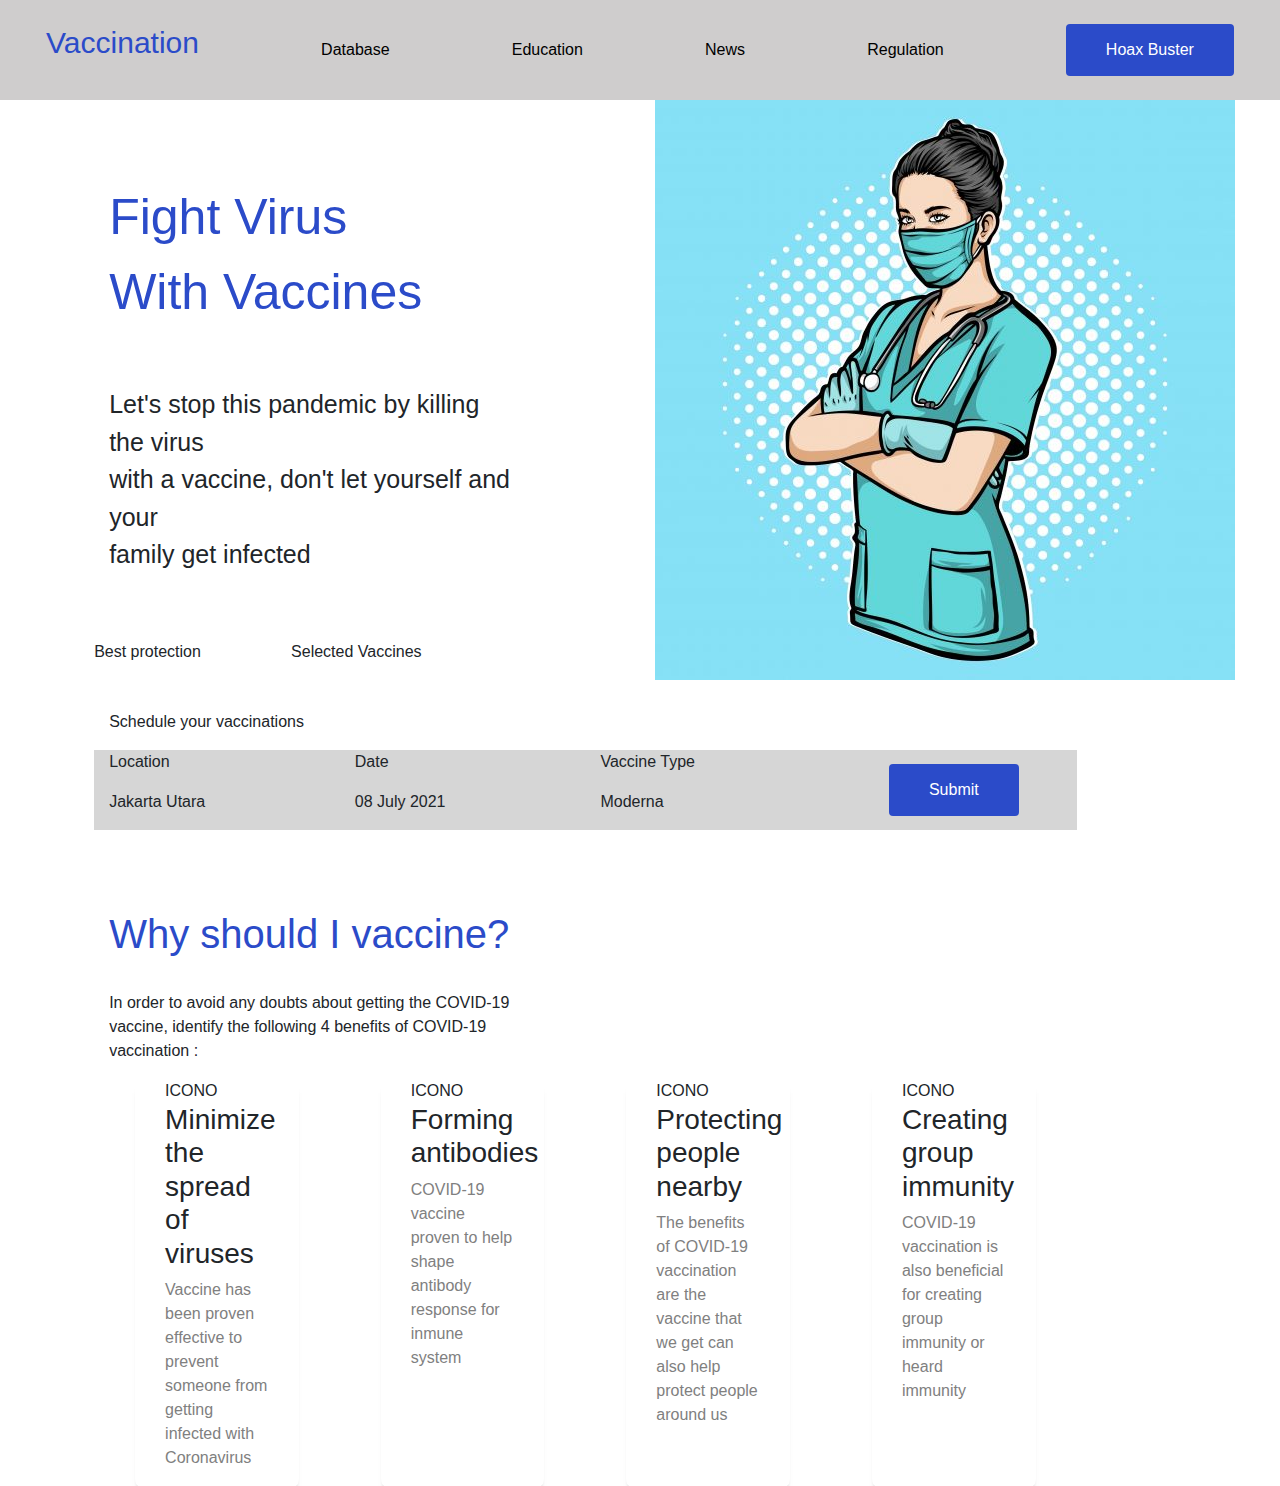
==== 03 - CSS/index.html @ beb1441d "Add files via upload" ====
<!DOCTYPE html>
<html lang="en">

<head>
    <meta charset="UTF-8">
    <meta http-equiv="X-UA-Compatible" content="IE=edge">
    <meta name="viewport" content="width=device-width, initial-scale=1.0">
    <title>Document</title>
    <link rel="stylesheet" href="style.css">
    <link rel="preconnect" href="https://fonts.googleapis.com">
    <link rel="preconnect" href="https://fonts.gstatic.com" crossorigin>
    <link href="https://fonts.googleapis.com/css2?family=Krub&display=swap" rel="stylesheet">
    <link rel="stylesheet" href="https://maxcdn.bootstrapcdn.com/bootstrap/4.5.2/css/bootstrap.min.css">
    <script src="https://ajax.googleapis.com/ajax/libs/jquery/3.5.1/jquery.min.js"></script>
    <script src="https://cdnjs.cloudflare.com/ajax/libs/popper.js/1.16.0/umd/popper.min.js"></script>
    <script src="https://maxcdn.bootstrapcdn.com/bootstrap/4.5.2/js/bootstrap.min.js"></script>
</head>

<body>
    <div>
        <div class="row">
            <div class="nav ">
                <p style="font-size: 30px; color: #2b4bc9;">Vaccination</p>
                <a href="">Database</a>
                <a href="">Education</a>
                <a href="">News</a>
                <a href="">Regulation</a>
                <input class="button" type="button" value="Hoax Buster"
                    style="background-color: #2b4bc9; color: white;">
            </div>
            <div class="col-sm-6">
                <div class="row">
                    <div class="col-sm-2">
                    </div>
                    <div class="col-sm-8">
                        <p style="font-size: 50px; padding-top: 80px; color: #2b4bc9;">Fight Virus<br>With Vaccines</p>
                        <p style="font-size: 25px; padding-top: 40px; text-align: left;">Let's stop this pandemic by
                            killing the virus <br>
                            with a vaccine, don't let yourself and your <br>
                            family get infected
                        </p>
                        <div class="row" style="padding-top: 50px;">
                            <div class="col-sm-5">
                                <div class="row">
                                    <p>Best protection</p>
                                </div>
                            </div>
                            <div class="col-sm-5">
                                Selected Vaccines
                            </div>
                        </div>
                        <div class="row" style="padding-top: 30px;">
                            <div class="col-sm-12">
                                <p>Schedule your vaccinations</p>
                            </div>
                        </div>
                    </div>
                </div>
            </div>
            <div class="col-sm-6">
                <img src="./assets/enfermera.jpg" alt="enfermera">
            </div>
        </div>
        <div class="row">
            <div class="col-sm-1">
            </div>
            <div class="col-sm-9" style="background-color: rgba(128, 128, 128, 0.322);">
                <div class="row">
                    <div class="col-sm-3">
                        <div class="row">
                            <div class="col-sm-12">
                                <p>Location</p>
                            </div>
                            <div class="col-sm-12">
                                <p>Jakarta Utara</p>
                            </div>
                        </div>
                    </div>
                    <div class="col-sm-3">
                        <div class="row">
                            <div class="col-sm-12">
                                <p>Date</p>
                            </div>
                            <div class="col-sm-12">
                                <p>08 July 2021</p>
                            </div>
                        </div>
                    </div>
                    <div class="col-sm-3">
                        <div class="row">
                            <div class="col-sm-12">
                                <p>Vaccine Type</p>
                            </div>
                            <div class="col-sm-12">
                                <p>Moderna</p>
                            </div>
                        </div>
                    </div>
                    <div class="col-sm-3" style="align-items: center; justify-content: center; display: flex;">
                        <input class="button" type="button" value="Submit"
                            style="background-color: #2b4bc9; color: white;">
                    </div>
                </div>
            </div>
        </div>
        <div class="row">
            <div class="col-sm-1">
            </div>
            <div class="col-sm-9">
                <div style="padding-top: 80px;">
                    <h1 style="color: #2b4bc9;">Why should I vaccine?</h1>
                    <p style="padding-top: 25px;">In order to avoid any doubts about getting the COVID-19<br> vaccine,
                        identify the following 4
                        benefits of COVID-19<br>vaccination :
                    </p>
                </div>
            </div>
        </div>
        <div class="row">
            <div class="col-sm-1">
            </div>
            <div class="col-sm-9">
                <div class="row d-flex justify-content-around">
                    <div class="col-sm-2 seccion">
                        <div class="col">
                            <div>ICONO</div>
                            <div>
                                <h3>Minimize the spread of viruses</h3>
                            </div>
                            <div>
                                <p class="textoSeccion">Vaccine has been proven effective to prevent someone from
                                    getting infected with
                                    Coronavirus</p>
                            </div>
                        </div>
                    </div>
                    <div class="col-sm-2 seccion">
                        <div class="col">
                            <div>ICONO</div>
                            <div>
                                <h3>Forming antibodies
                                </h3>
                            </div>
                            <div>
                                <p class="textoSeccion">COVID-19 vaccine proven to help shape antibody response for
                                    inmune system</p>
                            </div>
                        </div>
                    </div>
                    <div class="col-sm-2 seccion">
                        <div class="col">
                            <div>ICONO</div>
                            <div>
                                <h3>Protecting people nearby</h3>
                            </div>
                            <div>
                                <p class="textoSeccion">The benefits of COVID-19 vaccination are the vaccine that we get
                                    can also help
                                    protect people around us</p>
                            </div>
                        </div>
                    </div>
                    <div class="col-sm-2 seccion">
                        <div class="col">
                            <div>ICONO</div>
                            <div>
                                <h3>Creating group immunity
                                </h3>
                            </div>
                            <div>
                                <p class="textoSeccion">COVID-19 vaccination is also beneficial for creating group
                                    immunity or heard immunity
                                </p>
                            </div>
                        </div>
                    </div>
                </div>
            </div>
        </div>
    </div>

</body>

</html>
---- 03 - CSS/style.css ----
.nav {
    background: rgba(131, 125, 125, 0.384);
    height: 100px;
    width: 100%;
    display: flex;
    justify-content: space-around;
    align-items: center;
}
body{
    font-size: 15px;
    font-family: 'Krub';
    font-weight: 900;
    width: 100%;
}
a {
    text-decoration: none;
}
a:visited {
    color: black;
}

.button {
    border: none;
    border-radius: 4px;
    text-align: center;
    display: inline-block;
    padding: 14px 40px
}

.seccion {
    border-radius: 2%;
    box-shadow: 0 8px 6px -6px black;
    background-color: white;
}

.textoSeccion {
    color: gray;
}
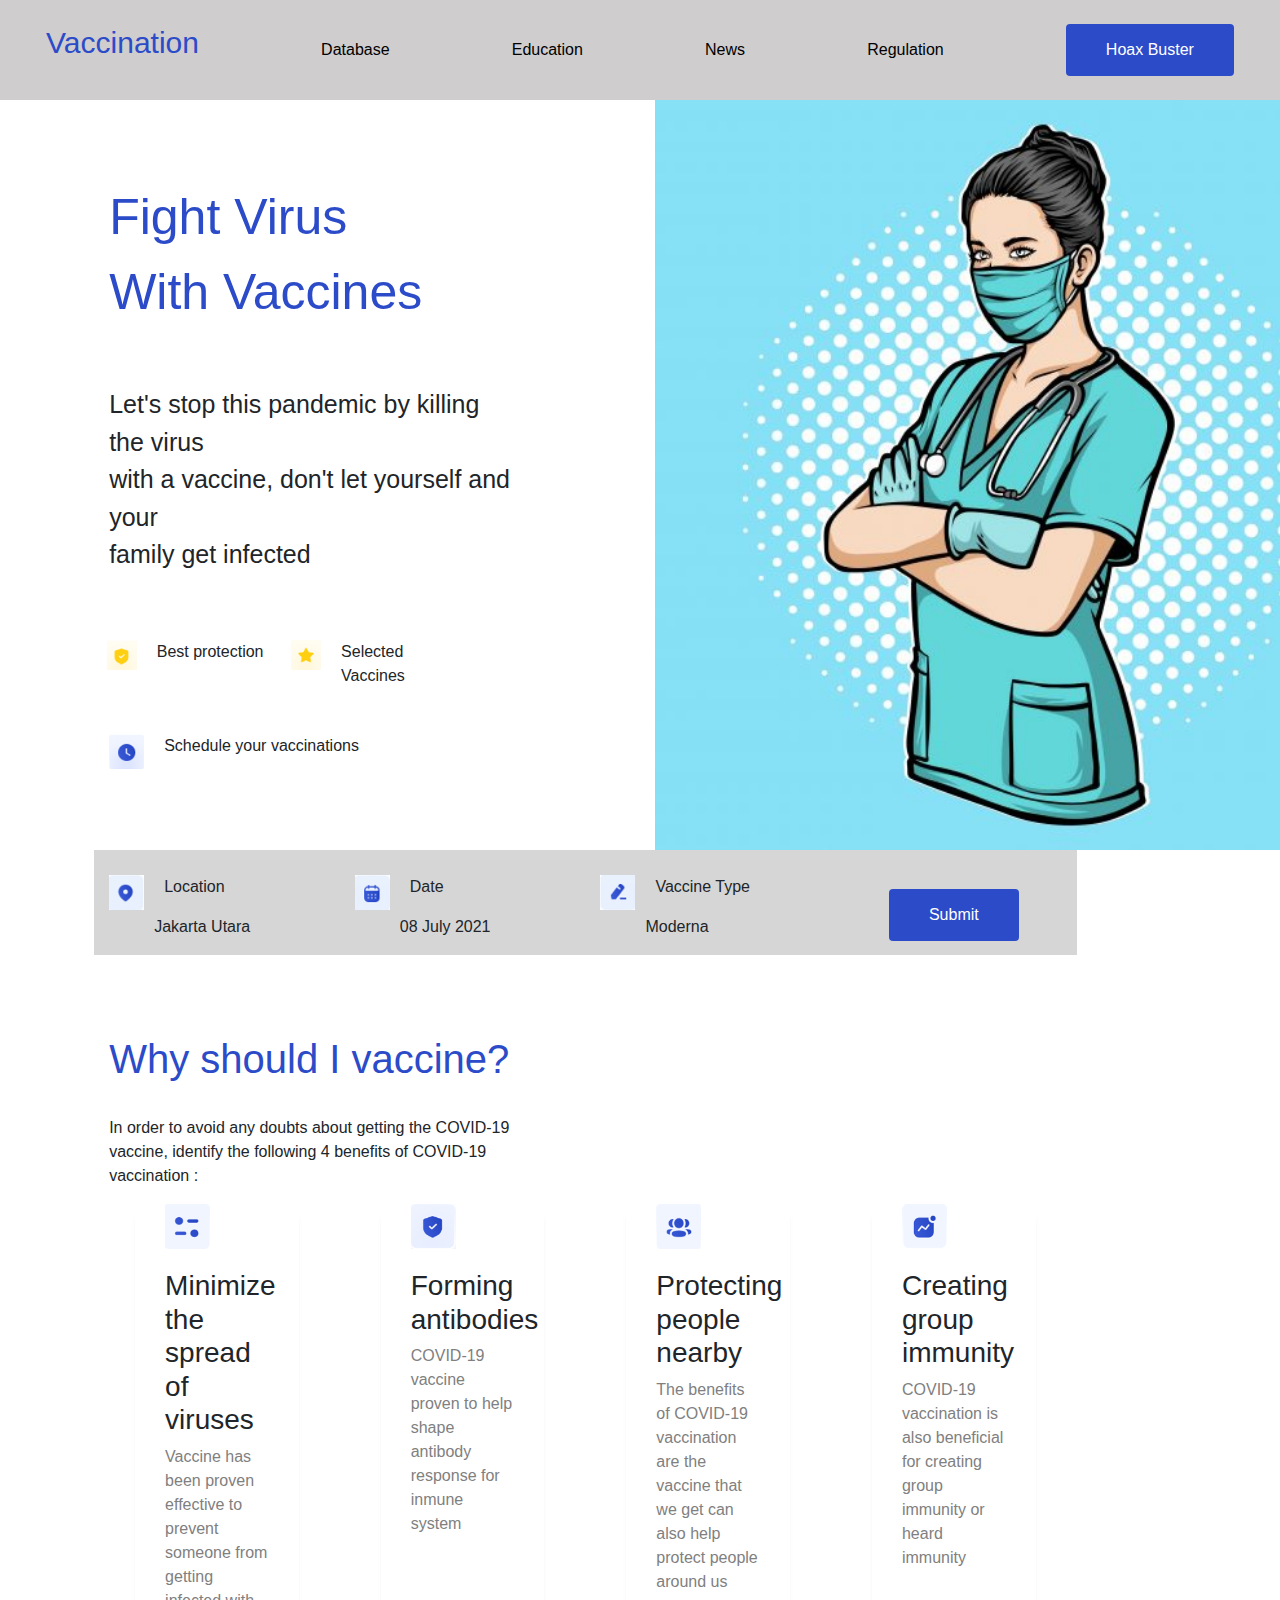
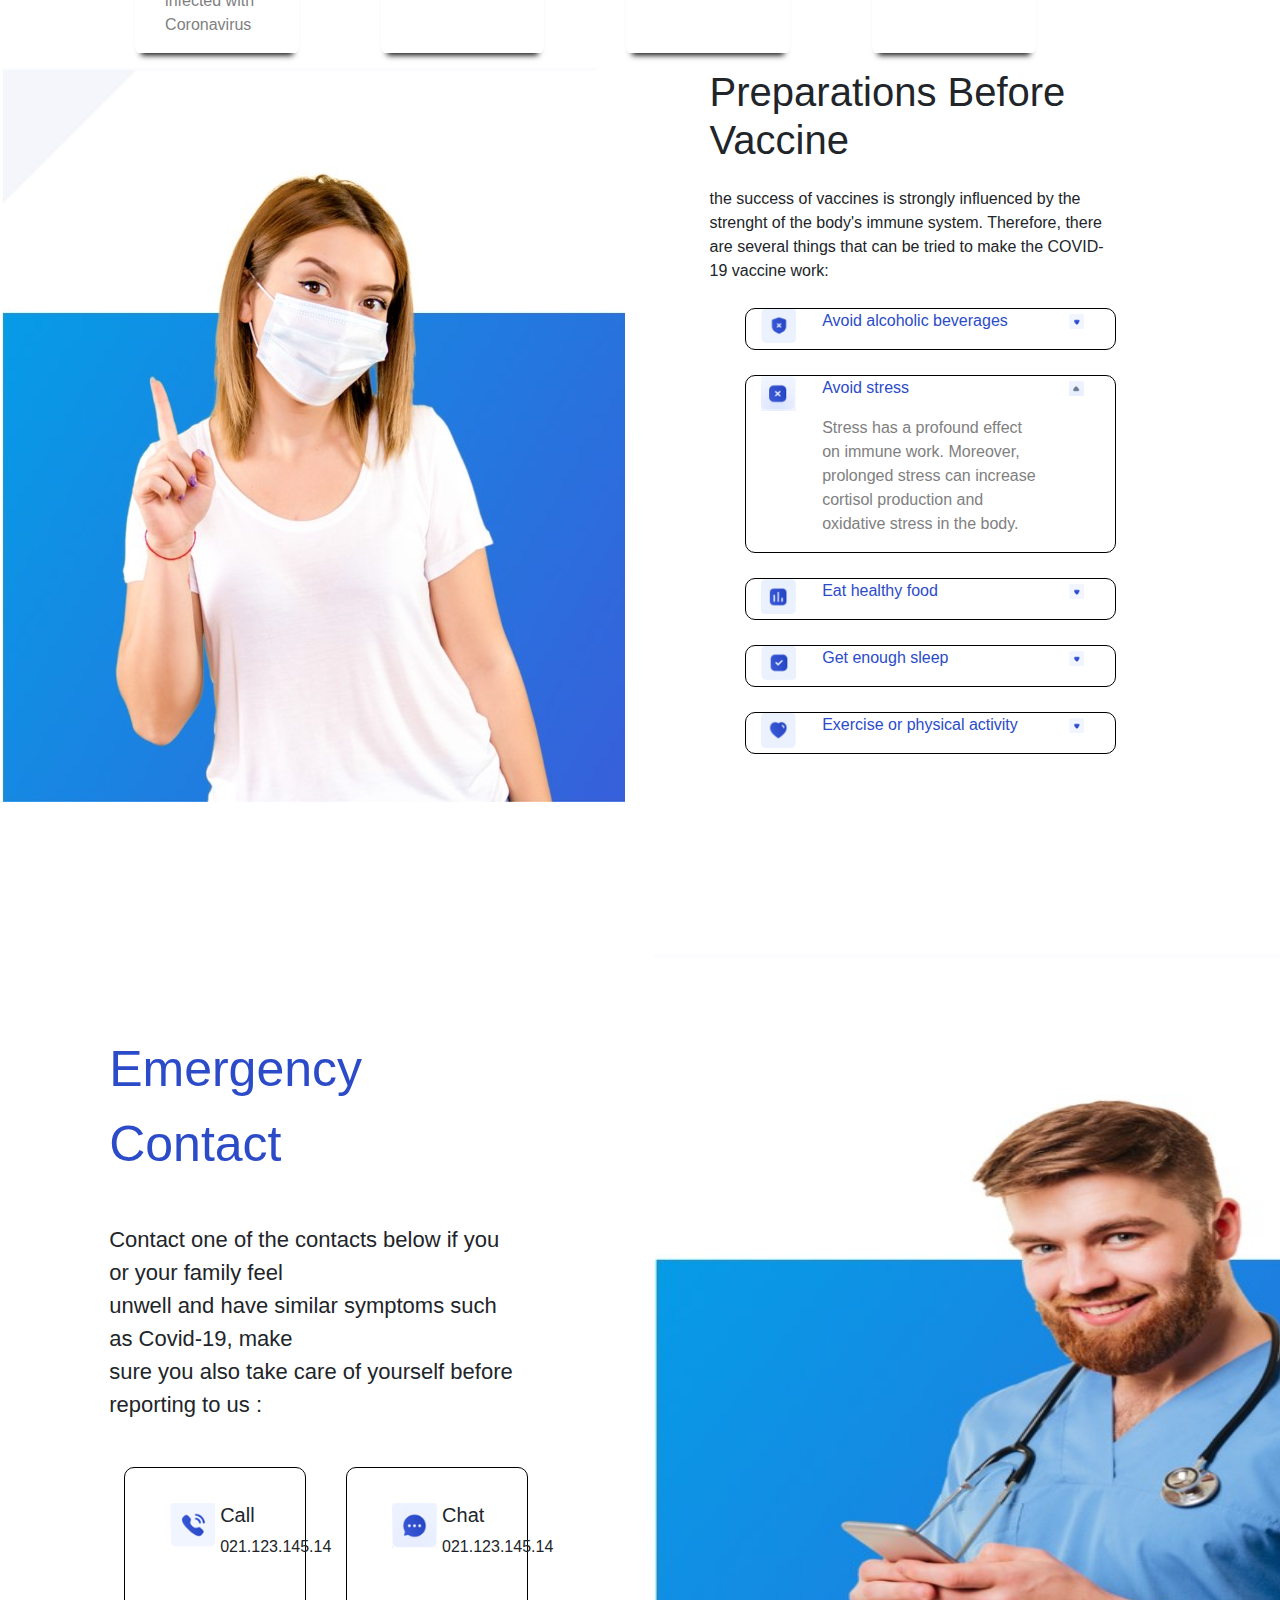
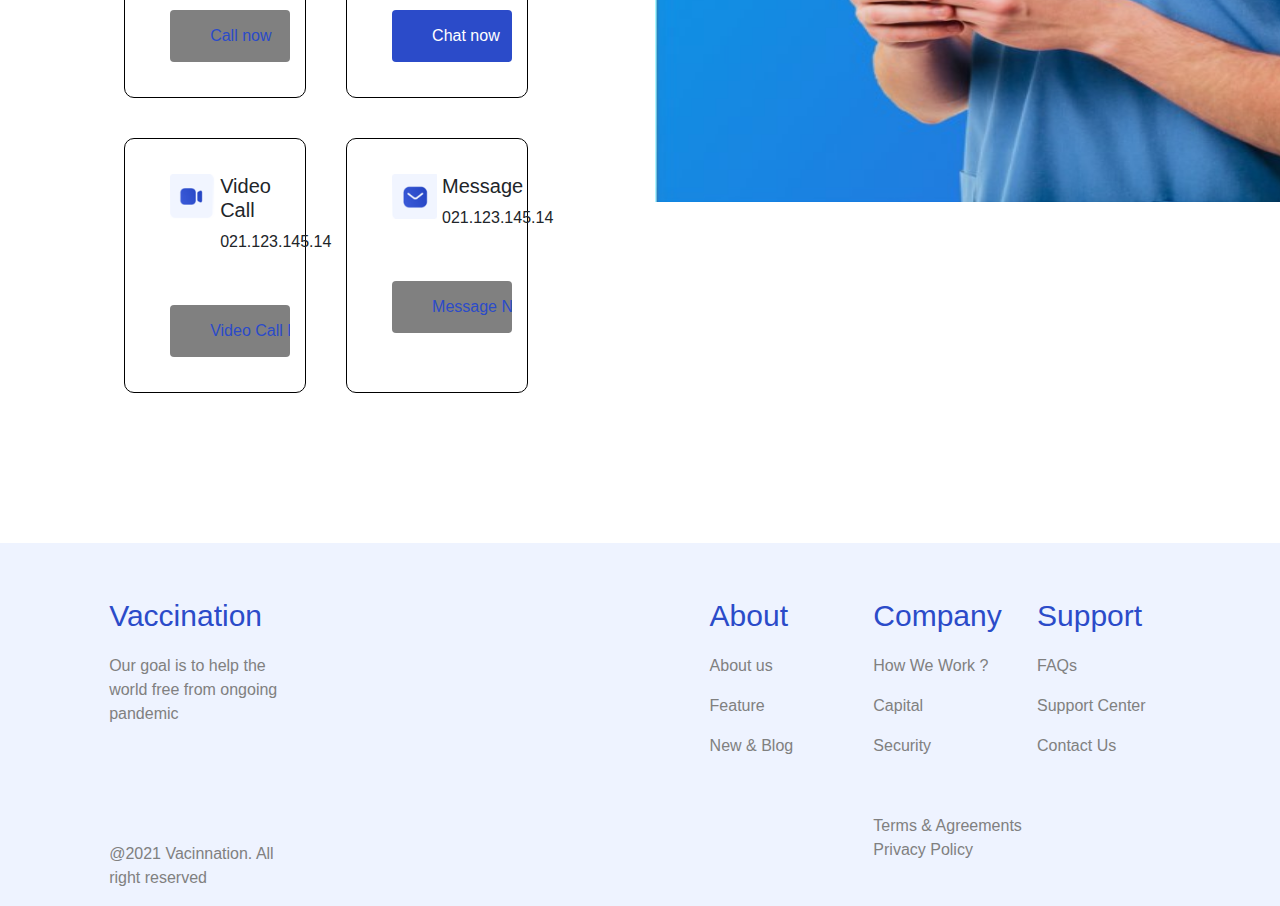
==== commit 385f5a66: "Add files via upload" ====
--- a/03 - CSS/index.html
+++ b/03 - CSS/index.html
@@ -40,17 +40,20 @@
                             family get infected
                         </p>
                         <div class="row" style="padding-top: 50px;">
-                            <div class="col-sm-5">
-                                <div class="row">
+                            <div class="col-sm-5 d-flex justify-content-center">
+                                <div class="row">
+                                    <img style="width: 30px; height: 30px; margin-right: 20px;" src="./assets/iconos/escudo.png" alt="escudo">
                                     <p>Best protection</p>
                                 </div>
                             </div>
-                            <div class="col-sm-5">
-                                Selected Vaccines
+                            <div class="col-sm-5  d-flex justify-content-center">
+                                <img style="width: 30px; height: 30px; margin-right: 20px;" src="./assets/iconos/estrella.png" alt="estrella">
+                                <p>Selected Vaccines</p>
                             </div>
                         </div>
                         <div class="row" style="padding-top: 30px;">
-                            <div class="col-sm-12">
+                            <div class="col-sm-12 d-flex">
+                                <img style="width: 35px; height: 35px; margin-right: 20px;" src="./assets/iconos/reloj.png" alt="reloj.png">
                                 <p>Schedule your vaccinations</p>
                             </div>
                         </div>
@@ -58,41 +61,44 @@
                 </div>
             </div>
             <div class="col-sm-6">
-                <img src="./assets/enfermera.jpg" alt="enfermera">
+                <img style="height: 750px;" src="./assets/enfermera.jpg" alt="enfermera">
             </div>
         </div>
         <div class="row">
             <div class="col-sm-1">
             </div>
             <div class="col-sm-9" style="background-color: rgba(128, 128, 128, 0.322);">
-                <div class="row">
+                <div class="row" style="margin-top: 25px;">
                     <div class="col-sm-3">
                         <div class="row">
+                            <div class="col-sm-12 d-flex">
+                                <img style="width: 35px; height: 35px; margin-right: 20px;" src="./assets/iconos/ubicacion.png" alt="ubicacion.png">
+                                <p>Location</p>
+                            </div>
                             <div class="col-sm-12">
-                                <p>Location</p>
-                            </div>
-                            <div class="col-sm-12">
-                                <p>Jakarta Utara</p>
+                                <p style="margin-left: 45px;">Jakarta Utara</p>
                             </div>
                         </div>
                     </div>
                     <div class="col-sm-3">
                         <div class="row">
+                            <div class="col-sm-12 d-flex">
+                                <img style="width: 35px; height: 35px; margin-right: 20px;" src="./assets/iconos/calendario.png" alt="calendario.png">
+                                <p>Date</p>
+                            </div>
                             <div class="col-sm-12">
-                                <p>Date</p>
-                            </div>
-                            <div class="col-sm-12">
-                                <p>08 July 2021</p>
+                                <p style="margin-left: 45px;">08 July 2021</p>
                             </div>
                         </div>
                     </div>
                     <div class="col-sm-3">
                         <div class="row">
+                            <div class="col-sm-12 d-flex">
+                                <img style="width: 35px; height: 35px; margin-right: 20px;" src="./assets/iconos/lapiz.png" alt="lapiz.png">
+                                <p>Vaccine Type</p>
+                            </div>
                             <div class="col-sm-12">
-                                <p>Vaccine Type</p>
-                            </div>
-                            <div class="col-sm-12">
-                                <p>Moderna</p>
+                                <p style="margin-left: 45px;">Moderna</p>
                             </div>
                         </div>
                     </div>
@@ -123,7 +129,7 @@
                 <div class="row d-flex justify-content-around">
                     <div class="col-sm-2 seccion">
                         <div class="col">
-                            <div>ICONO</div>
+                            <img style="width: 45px; height: 45px; margin-bottom: 20px;" src="./assets/iconos/opciones.png" alt="opciones.png">
                             <div>
                                 <h3>Minimize the spread of viruses</h3>
                             </div>
@@ -136,7 +142,7 @@
                     </div>
                     <div class="col-sm-2 seccion">
                         <div class="col">
-                            <div>ICONO</div>
+                            <img style="width: 45px; height: 45px; margin-bottom: 20px;" src="./assets/iconos/escudo_azul.png" alt="escudo_azul.png">
                             <div>
                                 <h3>Forming antibodies
                                 </h3>
@@ -149,7 +155,7 @@
                     </div>
                     <div class="col-sm-2 seccion">
                         <div class="col">
-                            <div>ICONO</div>
+                            <img style="width: 45px; height: 45px; margin-bottom: 20px;" src="./assets/iconos/grupo.png" alt="grupo.png">
                             <div>
                                 <h3>Protecting people nearby</h3>
                             </div>
@@ -162,8 +168,8 @@
                     </div>
                     <div class="col-sm-2 seccion">
                         <div class="col">
-                            <div>ICONO</div>
-                            <div>
+                            <div>
+                                <img style="width: 45px; height: 45px; margin-bottom: 20px;" src="./assets/iconos/grafica.png" alt="grafica.png">
                                 <h3>Creating group immunity
                                 </h3>
                             </div>
@@ -177,6 +183,273 @@
                 </div>
             </div>
         </div>
+        <div class="row" style="padding-top: 15px;">
+            <div class="col-sm-6" style="text-align: right">
+                <img alt="nurse" src="./assets/mujer.jpg">
+            </div>
+            <div class="col-sm-6">
+                <div class="row">
+                    <div class="col-sm-1">
+                    </div>
+                    <div class="col-sm-8">
+                        <h1>
+                            Preparations Before Vaccine
+                        </h1>
+                        <p style="padding-top: 15px;">
+                            the success of vaccines is strongly influenced by the strenght of the body's immune system.
+                            Therefore, there are
+                            several things that can be tried to make the COVID-19 vaccine work:
+                        </p>
+                        <div class="col">
+                            <div class="row lista" style="border-radius: 10px; margin-top: 25px;  border-width: 1px;border-style: solid; border-color: black; margin-left: 20px;">
+                                <div class="col-sm-2">
+                                    <img style="width: 35px; height: 35px; margin-right: 20px;" src="./assets/iconos/escudo_x.png" alt="escudo_x.png">
+                                </div>
+                                <div class="col-sm-8">
+                                    <p>Avoid alcoholic beverages</p>
+                                </div>
+                                <div class="col-sm-2">
+                                    <img style="width: 15px; height: 15px; margin-right: 20px;" src="./assets/iconos/flecha_abajo.png" alt="flecha_abajo.png">
+                                </div>
+                            </div>
+                            <div class="row lista"  style="border-radius: 10px; margin-top: 25px;  border-width: 1px;border-style: solid; border-color: black; margin-left: 20px;">
+                                <div class="col-sm-2">
+                                    <img style="width: 35px; height: 35px; margin-right: 20px;" src="./assets/iconos/cancelar.png" alt="cancelar.png">
+                                </div>
+                                <div class="col-sm-8">
+                                    <p>Avoid stress</p>
+                                    <p style="color: gray;">Stress has a profound effect on immune work.
+                                        Moreover, prolonged stress can increase cortisol
+                                        production and oxidative stress in the body.</p>
+                                    </div>
+                                    <div class="col-sm-2">
+                                        <img style="width: 15px; height: 15px; margin-right: 20px;" src="./assets/iconos/flecha_arriba.png" alt="flecha_arriba.png">
+                                    </div>
+                                </div>
+                                <div class="row lista" style="border-radius: 10px; margin-top: 25px;  border-width: 1px;border-style: solid; border-color: black; margin-left: 20px;">
+                                    <div class="col-sm-2">
+                                        <img style="width: 35px; height: 35px; margin-right: 20px;" src="./assets/iconos/barras.png" alt="barras.png">
+                                    </div>
+                                    <div class="col-sm-8">
+                                        <p>Eat healthy food</p>
+                                    </div>
+                                    <div class="col-sm-2">
+                                        <img style="width: 15px; height: 15px; margin-right: 20px;" src="./assets/iconos/flecha_abajo.png" alt="flecha_abajo.png">
+                                    </div>
+                                </div>
+                                <div class="row lista"  style="border-radius: 10px; margin-top: 25px;  border-width: 1px;border-style: solid; border-color: black; margin-left: 20px;">
+                                    <div class="col-sm-2">
+                                        <img style="width: 35px; height: 35px; margin-right: 20px;" src="./assets/iconos/check.png" alt="check.png">
+                                    </div>
+                                    <div class="col-sm-8">
+                                        <p>Get enough sleep</p>
+                                    </div>
+                                    <div class="col-sm-2">
+                                        <img style="width: 15px; height: 15px; margin-right: 20px;" src="./assets/iconos/flecha_abajo.png" alt="flecha_abajo.png">
+                                    </div>
+                            </div>
+                            <div class="row lista" style="border-radius: 10px; margin-top: 25px;  border-width: 1px;border-style: solid; border-color: black; margin-left: 20px;">
+                                <div class="col-sm-2">
+                                    <img style="width: 35px; height: 35px; margin-right: 20px;" src="./assets/iconos/corazon.png" alt="corazon.png">
+                                </div>
+                                <div class="col-sm-8">
+                                    <p>Exercise or physical activity</p>
+                                </div>
+                                <div class="col-sm-2">
+                                    <img style="width: 15px; height: 15px; margin-right: 20px;" src="./assets/iconos/flecha_abajo.png" alt="flecha_abajo.png">
+                                </div>
+                            </div>
+                        </div>
+                    </div>
+                </div>
+            </div>
+        </div>
+        <div class="row" style="padding-top: 150px; padding-bottom: 150px;">
+            <div class="col-sm-6">
+                <div class="row">
+                    <div class="col-sm-2">
+                    </div>
+                    <div class="col-sm-8">
+                        <p style="font-size: 50px; padding-top: 80px; color: #2b4bc9;">Emergency Contact</p>
+                        <p style="padding-top: 25px; font-size: 22px; padding-bottom: 30px;">Contact one of the contacts
+                            below if you or your family
+                            feel<br>unwell and have similar symptoms such
+                            as Covid-19, make<br>sure you also take care of yourself before reporting to us :
+                        </p>
+                        <div class="row">
+                            <div class="col-sm-5"
+                                style="border-radius: 10px;   border-width: 1px;border-style: solid; border-color: black; margin-right: 20px; margin-left: 30px;">
+                                <div class="row">
+                                    <div class="col-sm-1">
+
+                                    </div>
+                                    <div class="col-sm-10" style="padding-top: 35px;">
+                                        <div class="row">
+                                            <div class="col-sm-4">
+                                                <img style="width: 45px; height: 45px; margin-right: 20px;" src="./assets/iconos/llamada.png" alt="llamada.png">
+                                            </div>
+                                            <div class="col-sm-8">
+                                                <h5>Call</h5>
+                                                <p>021.123.145.14</p>
+                                            </div>
+                                        </div>
+                                    </div>
+                                </div>
+                                <div class="row">
+                                    <div class="col-sm-1">
+
+                                    </div>
+                                    <div class="col-sm-10" style="padding-top: 35px; padding-bottom: 35px;">
+                                        <input class="button" type="button" value="Call now"
+                                            style="background-color: grey; color: #2b4bc9; width: 100%;">
+                                    </div>
+                                </div>
+                            </div>
+                            <div class="col-sm-5"
+                                style="border-radius: 10px;   border-width: 1px;border-style: solid; border-color: black; margin-left: 20px;">
+                                <div class="row">
+                                    <div class="col-sm-1">
+
+                                    </div>
+                                    <div class="col-sm-10" style="padding-top: 35px;">
+                                        <div class="row">
+                                            <div class="col-sm-4">
+                                                <img style="width: 45px; height: 45px; margin-right: 15px;" src="./assets/iconos/comentario.png" alt="comentario.png">
+                                            </div>
+                                            <div class="col-sm-8">
+                                                <h5>Chat</h5>
+                                                <p>021.123.145.14</p>
+                                            </div>
+                                        </div>
+                                    </div>
+                                </div>
+                                <div class="row">
+                                    <div class="col-sm-1">
+
+                                    </div>
+                                    <div class="col-sm-10" style="padding-top: 35px; padding-bottom: 35px;">
+                                        <input class="button" type="button" value="Chat now"
+                                            style="background-color: #2b4bc9; color: white; width: 100%;">
+                                    </div>
+                                </div>
+                            </div>
+                            <div class="col-sm-5"
+                                style="border-radius: 10px;   border-width: 1px;border-style: solid; border-color: black; margin-right: 20px; margin-left: 30px; margin-top: 40px;">
+                                <div class="row">
+                                    <div class="col-sm-1">
+
+                                    </div>
+                                    <div class="col-sm-10" style="padding-top: 35px;">
+                                        <div class="row">
+                                            <div class="col-sm-4">
+                                                <img style="width: 45px; height: 45px; margin-right: 15px;" src="./assets/iconos/camara.png" alt="camara.png">
+                                            </div>
+                                            <div class="col-sm-8">
+                                                <h5>Video Call</h5>
+                                                <p>021.123.145.14</p>
+                                            </div>
+                                        </div>
+                                    </div>
+                                </div>
+                                <div class="row">
+                                    <div class="col-sm-1">
+
+                                    </div>
+                                    <div class="col-sm-10" style="padding-top: 35px; padding-bottom: 35px;">
+                                        <input class="button" type="button" value="Video Call Now"
+                                            style="background-color: grey; color: #2b4bc9; width: 100%;">
+                                    </div>
+                                </div>
+                            </div>
+                            <div class="col-sm-5"
+                                style="border-radius: 10px;   border-width: 1px;border-style: solid; border-color: black; margin-left: 20px; margin-top: 40px;">
+                                <div class="row">
+                                    <div class="col-sm-1">
+
+                                    </div>
+                                    <div class="col-sm-10" style="padding-top: 35px;">
+                                        <div class="row">
+                                            <div class="col-sm-4">
+                                                <img style="width: 45px; height: 45px; margin-right: 15px;" src="./assets/iconos/mensaje.png" alt="mensaje.png">
+                                            </div>
+                                            <div class="col-sm-8">
+                                                <h5>Message</h5>
+                                                <p>021.123.145.14</p>
+                                            </div>
+                                        </div>
+                                    </div>
+                                </div>
+                                <div class="row">
+                                    <div class="col-sm-1">
+
+                                    </div>
+                                    <div class="col-sm-10" style="padding-top: 35px; padding-bottom: 35px;">
+                                        <input class="button" type="button" value="Message Now"
+                                            style="background-color: grey; color: #2b4bc9; width: 100%;">
+                                    </div>
+                                </div> 
+                            </div>
+                        </div>
+                    </div>
+                </div>
+            </div>
+            <div class="col-sm-6">
+                <img style="height: 850px; width: 950px;" alt="nurse" src="./assets/enfermero.jpg">
+            </div>
+        </div>
+        <div class="row" style="background-color: #eef3ff;">
+            <div class="col-sm-6">
+                <div class="row">
+                    <div class="col-sm-2">
+
+                    </div>
+                    <div class="col-sm-4">
+                        <p style="color:#2b4bc9; font-size: 30px; padding-top: 50px;">Vaccination </p>
+                        <p style="color: gray;">Our goal is to help the world free from ongoing pandemic</p>
+                    </div>
+                </div>
+                <div class="row">
+                    <div class="col-sm-2"></div>
+                    <div class="col-sm-4">
+                        <p style="color: gray; padding-top: 100px;">@2021 Vacinnation. All right reserved</p>
+                    </div>
+                </div>
+            </div>
+            <div class="col-sm-6">
+                <div class="row">
+                    <div class="col-sm-1">
+                    </div>
+                    <div class="col-sm-9">
+                        <div class="row">
+                            <div class="col-sm-4">
+                                <p style="color:#2b4bc9; font-size: 30px; padding-top: 50px;">About </p>
+                                <p style="color: gray;">About us</p>
+                                <p style="color: gray;">Feature</p>
+                                <p style="color: gray;">New & Blog</p>
+                            </div>
+                            <div class="col-sm-4">
+                                <p style="color:#2b4bc9; font-size: 30px; padding-top: 50px;">Company </p>
+                                <p style="color: gray;">How We Work ?</p>
+                                <p style="color: gray;">Capital</p>
+                                <p style="color: gray;">Security</p>
+                            </div>
+                            <div class="col-sm-4">
+                                <p style="color:#2b4bc9; font-size: 30px; padding-top: 50px;">Support </p>
+                                <p style="color: gray;">FAQs</p>
+                                <p style="color: gray;">Support Center</p>
+                                <p style="color: gray;">Contact Us</p>
+                            </div>
+                        </div>
+                    </div>
+                </div>
+                <div class="row">
+                    <div class="col-sm-4"></div>
+                    <div class="col-sm-4">
+                        <p style="color: gray; padding-top: 40px;">Terms & Agreements Privacy Policy</p>
+                    </div>
+                </div>
+            </div>
+        </div>
     </div>
 
 </body>
--- a/03 - CSS/style.css
+++ b/03 - CSS/style.css
@@ -35,4 +35,10 @@
 
 .textoSeccion {
     color: gray;
-}+}
+
+.lista {
+    color: #2b4bc9;
+    border-radius: 2%;
+}
+    